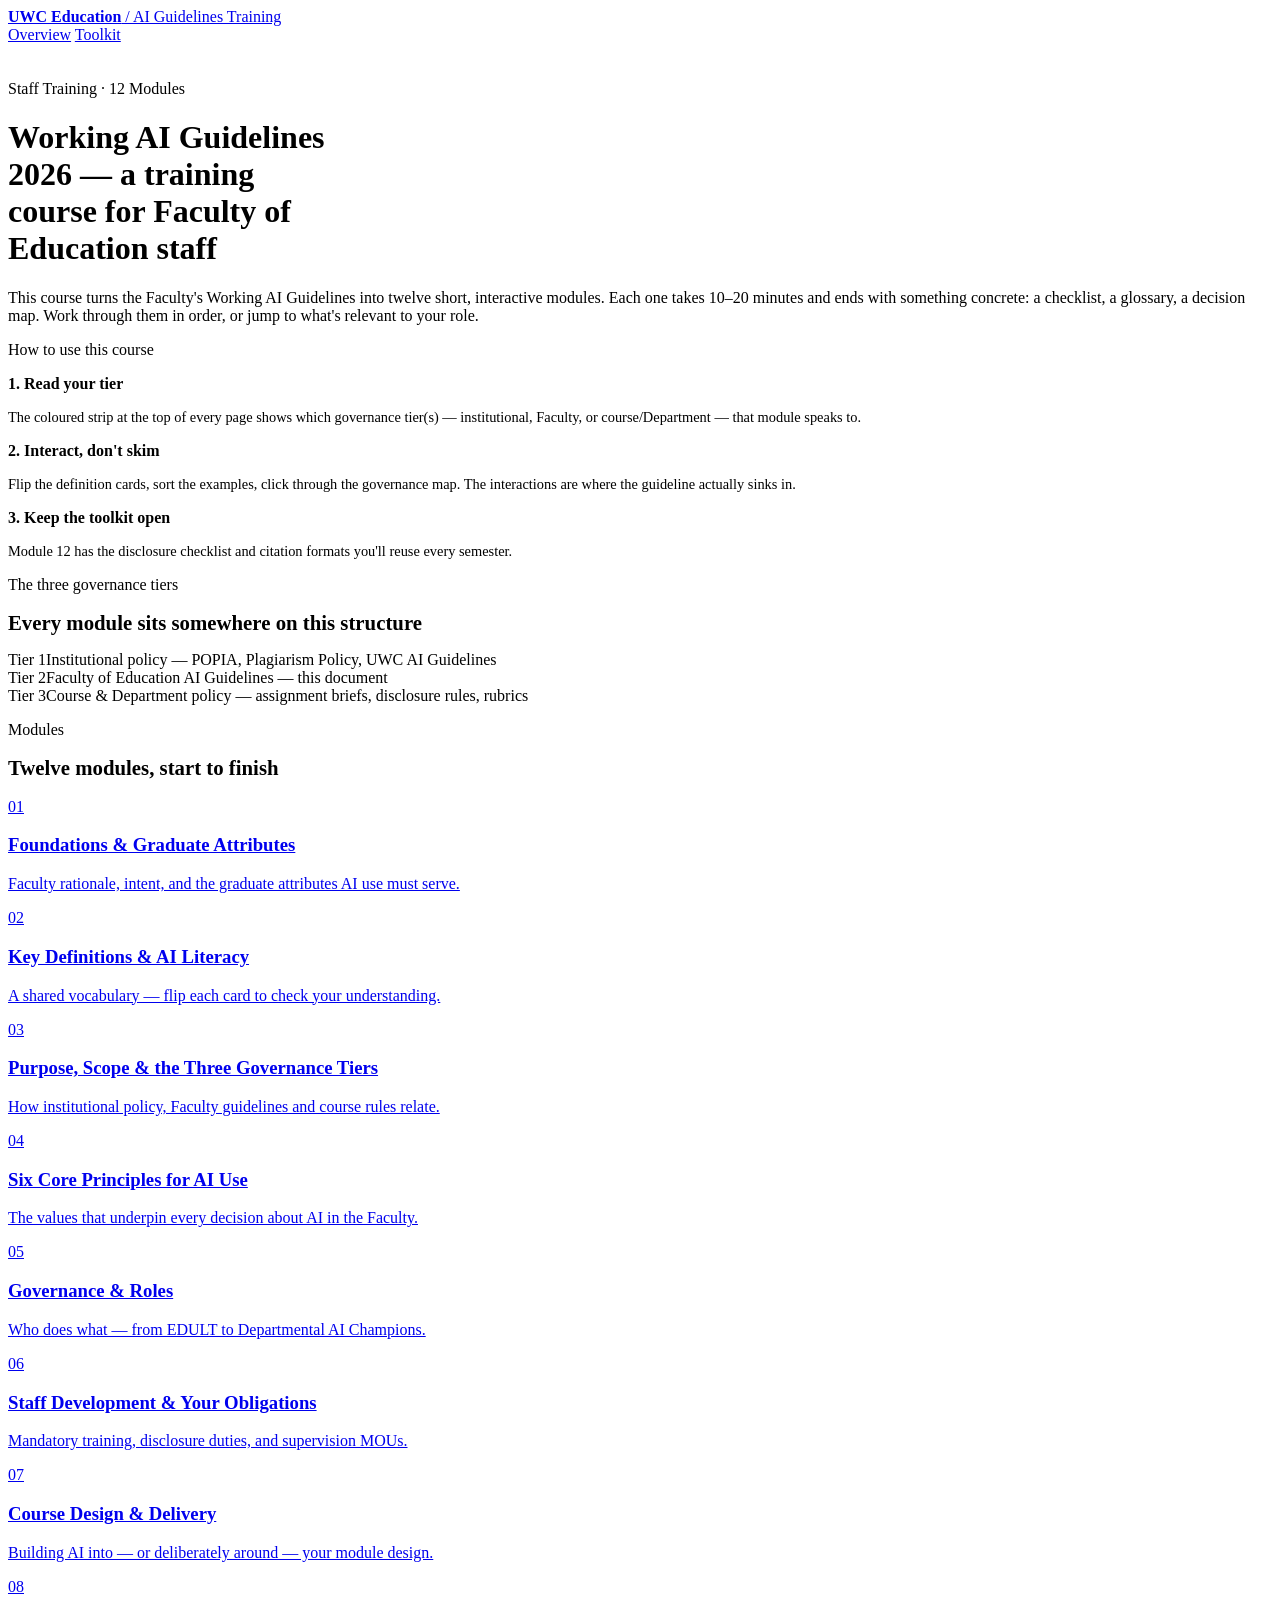
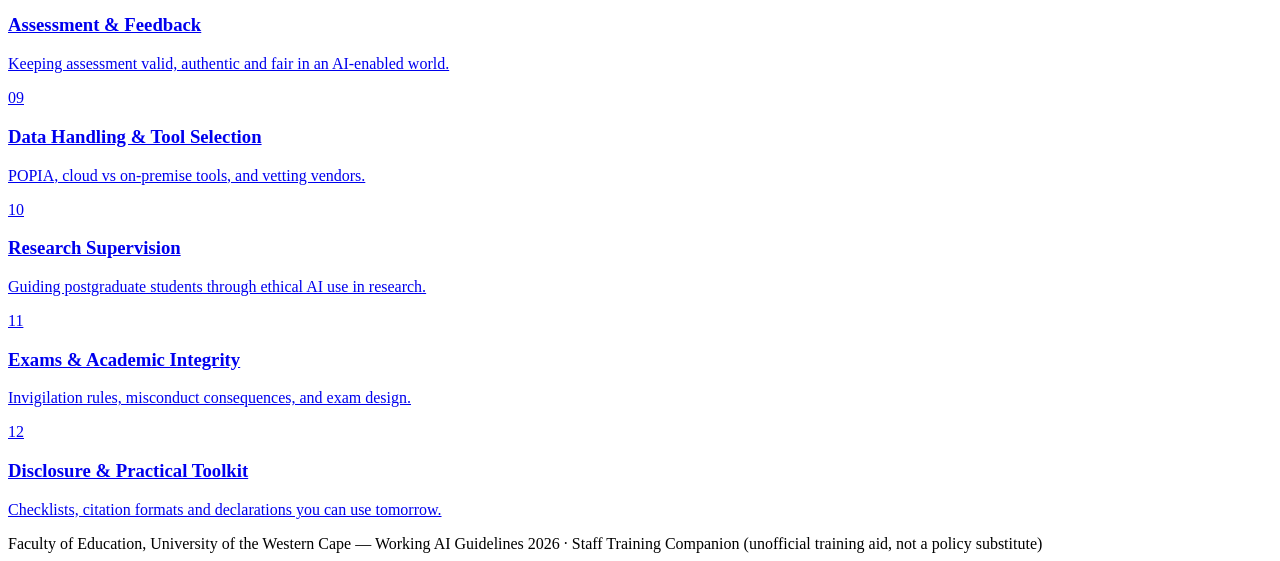
==== index.html @ f4117dd6 "Add files via upload" ====
<!DOCTYPE html>
<html lang="en">
<head>
<meta charset="UTF-8">
<meta name="viewport" content="width=device-width, initial-scale=1.0">
<title>Course Overview — Faculty of Education AI Guidelines Training</title>
<link rel="stylesheet" href="assets/style.css">
</head>
<body>
<header class="site-head">
  <div class="tier-strip"><span class="institutional active"></span><span class="faculty active"></span><span class="course active"></span></div>
  <div class="head-inner">
    <a class="brand" href="index.html">
      <span class="brand-mark"></span>
      <span class="brand-text"><b>UWC Education</b> / AI Guidelines Training</span>
    </a>
    <nav class="head-nav">
      <a href="index.html">Overview</a>
      <a href="12-disclosure-toolkit.html">Toolkit</a>
    </nav>
  </div>
</header>
<div class="shell">
    <div class="hero" style="padding-top:36px">
      <div class="module-tag"><span class="dot"></span>Staff Training · 12 Modules</div>
      <h1 style="max-width:20ch">Working AI Guidelines 2026 — a training course for Faculty of Education staff</h1>
      <p class="dek">This course turns the Faculty's Working AI Guidelines into twelve short, interactive modules. Each one takes 10&ndash;20 minutes and ends with something concrete: a checklist, a glossary, a decision map. Work through them in order, or jump to what's relevant to your role.</p>
    </div>

    <section class="card">
      <p class="eyebrow" style="margin-bottom:10px">How to use this course</p>
      <div class="grid-3">
        <div><h3 style="font-size:1rem">1. Read your tier</h3><p style="color:var(--ink-soft); font-size:.9rem">The coloured strip at the top of every page shows which governance tier(s) — institutional, Faculty, or course/Department — that module speaks to.</p></div>
        <div><h3 style="font-size:1rem">2. Interact, don't skim</h3><p style="color:var(--ink-soft); font-size:.9rem">Flip the definition cards, sort the examples, click through the governance map. The interactions are where the guideline actually sinks in.</p></div>
        <div><h3 style="font-size:1rem">3. Keep the toolkit open</h3><p style="color:var(--ink-soft); font-size:.9rem">Module 12 has the disclosure checklist and citation formats you'll reuse every semester.</p></div>
      </div>
    </section>

    <section>
      <p class="eyebrow" style="margin-bottom:6px">The three governance tiers</p>
      <h2 style="font-size:1.3rem; margin-bottom:16px">Every module sits somewhere on this structure</h2>
      <div class="tiers">
        <div class="tier-row t1"><span class="lbl">Tier 1</span><span class="name">Institutional policy — POPIA, Plagiarism Policy, UWC AI Guidelines</span></div>
        <div class="tier-row t2"><span class="lbl">Tier 2</span><span class="name">Faculty of Education AI Guidelines — this document</span></div>
        <div class="tier-row t3"><span class="lbl">Tier 3</span><span class="name">Course &amp; Department policy — assignment briefs, disclosure rules, rubrics</span></div>
      </div>
    </section>

    <section>
      <p class="eyebrow" style="margin-bottom:6px">Modules</p>
      <h2 style="font-size:1.3rem">Twelve modules, start to finish</h2>
      <div class="mod-grid">
<a class="mod-card" href="01-foundations.html">
          <span class="n">01</span>
          <h3>Foundations & Graduate Attributes</h3>
          <p>Faculty rationale, intent, and the graduate attributes AI use must serve.</p>
        </a><a class="mod-card" href="02-definitions.html">
          <span class="n">02</span>
          <h3>Key Definitions & AI Literacy</h3>
          <p>A shared vocabulary — flip each card to check your understanding.</p>
        </a><a class="mod-card" href="03-policy-framework.html">
          <span class="n">03</span>
          <h3>Purpose, Scope & the Three Governance Tiers</h3>
          <p>How institutional policy, Faculty guidelines and course rules relate.</p>
        </a><a class="mod-card" href="04-principles.html">
          <span class="n">04</span>
          <h3>Six Core Principles for AI Use</h3>
          <p>The values that underpin every decision about AI in the Faculty.</p>
        </a><a class="mod-card" href="05-governance-roles.html">
          <span class="n">05</span>
          <h3>Governance & Roles</h3>
          <p>Who does what — from EDULT to Departmental AI Champions.</p>
        </a><a class="mod-card" href="06-staff-development.html">
          <span class="n">06</span>
          <h3>Staff Development & Your Obligations</h3>
          <p>Mandatory training, disclosure duties, and supervision MOUs.</p>
        </a><a class="mod-card" href="07-course-design.html">
          <span class="n">07</span>
          <h3>Course Design & Delivery</h3>
          <p>Building AI into — or deliberately around — your module design.</p>
        </a><a class="mod-card" href="08-assessment.html">
          <span class="n">08</span>
          <h3>Assessment & Feedback</h3>
          <p>Keeping assessment valid, authentic and fair in an AI-enabled world.</p>
        </a><a class="mod-card" href="09-data-privacy.html">
          <span class="n">09</span>
          <h3>Data Handling & Tool Selection</h3>
          <p>POPIA, cloud vs on-premise tools, and vetting vendors.</p>
        </a><a class="mod-card" href="10-research-supervision.html">
          <span class="n">10</span>
          <h3>Research Supervision</h3>
          <p>Guiding postgraduate students through ethical AI use in research.</p>
        </a><a class="mod-card" href="11-exams-integrity.html">
          <span class="n">11</span>
          <h3>Exams & Academic Integrity</h3>
          <p>Invigilation rules, misconduct consequences, and exam design.</p>
        </a><a class="mod-card" href="12-disclosure-toolkit.html">
          <span class="n">12</span>
          <h3>Disclosure & Practical Toolkit</h3>
          <p>Checklists, citation formats and declarations you can use tomorrow.</p>
        </a></div></section></div><footer class="site-foot">Faculty of Education, University of the Western Cape — Working AI Guidelines 2026 · Staff Training Companion (unofficial training aid, not a policy substitute)</footer>
<script src="assets/script.js"></script>
</body>
</html>
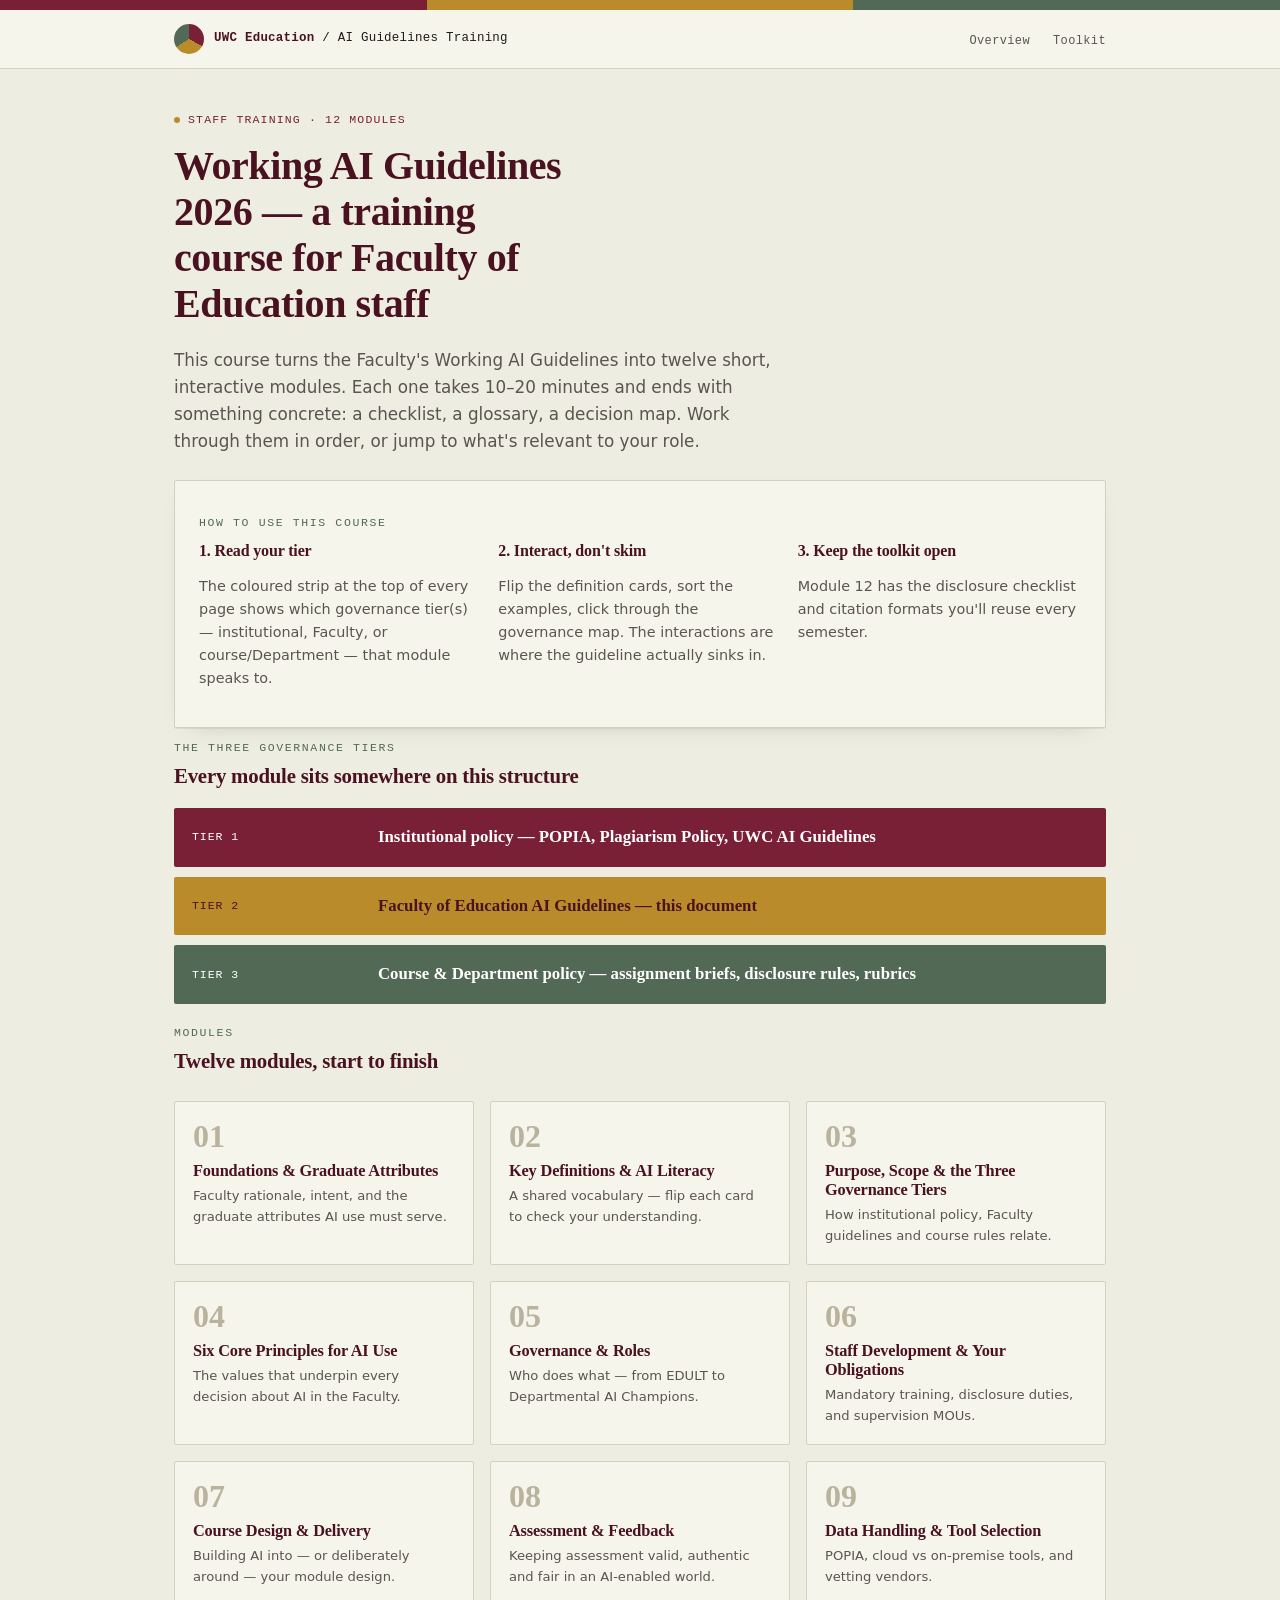
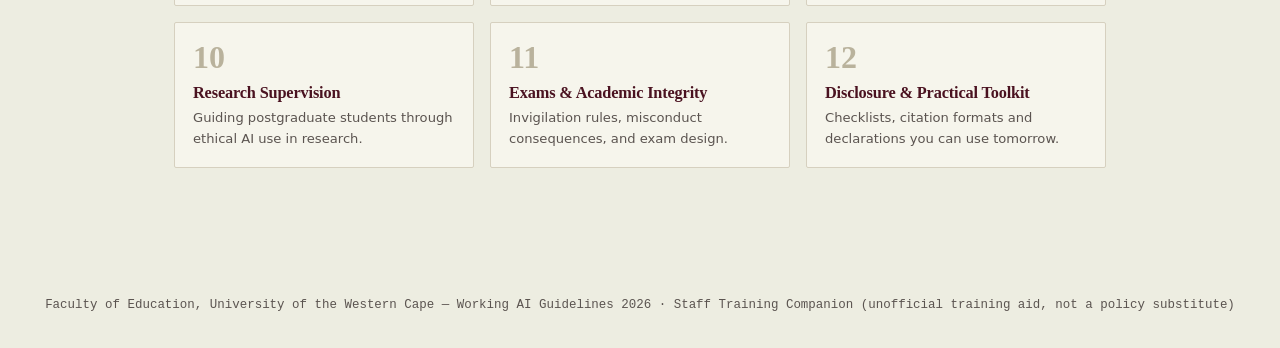
==== commit 04f4a5dc: "Update index.html" ====
--- a/index.html
+++ b/index.html
@@ -4,7 +4,7 @@
 <meta charset="UTF-8">
 <meta name="viewport" content="width=device-width, initial-scale=1.0">
 <title>Course Overview — Faculty of Education AI Guidelines Training</title>
-<link rel="stylesheet" href="assets/style.css">
+<link rel="stylesheet" href="style.css">
 </head>
 <body>
 <header class="site-head">
@@ -99,6 +99,6 @@
           <h3>Disclosure & Practical Toolkit</h3>
           <p>Checklists, citation formats and declarations you can use tomorrow.</p>
         </a></div></section></div><footer class="site-foot">Faculty of Education, University of the Western Cape — Working AI Guidelines 2026 · Staff Training Companion (unofficial training aid, not a policy substitute)</footer>
-<script src="assets/script.js"></script>
+<script src="script.js"></script>
 </body>
 </html>
--- a/style.css
+++ b/style.css
@@ -0,0 +1,285 @@
+/* =========================================================
+   UWC Faculty of Education — AI Guidelines Staff Training
+   Design system: "Three Tiers" — institutional / faculty / course
+   ========================================================= */
+
+@import url('https://fonts.googleapis.com/css2?family=Fraunces:opsz,wght@9..144,400;9..144,500;9..144,600;9..144,700&family=Inter:wght@400;500;600;700&family=IBM+Plex+Mono:wght@400;500&display=swap');
+
+:root{
+  --paper:#EDEDE1;
+  --paper-raised:#F6F5EC;
+  --ink:#211A1D;
+  --ink-soft:#5B5450;
+  --maroon:#7A2036;
+  --maroon-deep:#4A1220;
+  --gold:#B98B2A;
+  --gold-soft:#E4CD8F;
+  --sage:#526A55;
+  --sage-soft:#DDE5DA;
+  --line:#D6D0BF;
+  --line-strong:#B9B29C;
+  --radius:2px;
+  --shadow: 0 1px 0 rgba(33,26,29,0.06), 0 8px 24px -18px rgba(33,26,29,0.35);
+  --maxw: 980px;
+}
+
+*{box-sizing:border-box}
+html{scroll-behavior:smooth}
+body{
+  margin:0;
+  background:var(--paper);
+  color:var(--ink);
+  font-family:'Inter',system-ui,sans-serif;
+  font-size:16px;
+  line-height:1.6;
+  -webkit-font-smoothing:antialiased;
+}
+h1,h2,h3,h4{
+  font-family:'Fraunces',serif;
+  font-weight:600;
+  color:var(--maroon-deep);
+  line-height:1.15;
+  margin:0 0 .5em;
+  letter-spacing:-0.01em;
+}
+a{color:var(--maroon)}
+a:focus-visible, button:focus-visible, summary:focus-visible, [tabindex]:focus-visible{
+  outline:3px solid var(--gold); outline-offset:2px;
+}
+.eyebrow{
+  font-family:'IBM Plex Mono',monospace;
+  font-size:.72rem;
+  letter-spacing:.14em;
+  text-transform:uppercase;
+  color:var(--sage);
+}
+
+/* ---------- Tier strip: the recurring signature element ----------
+   Represents Figure 1 in the guidelines: institutional / faculty / course
+   governance tiers. Appears on every page, highlighting the tier(s)
+   most relevant to that module. */
+.tier-strip{
+  display:flex; height:10px; width:100%;
+}
+.tier-strip span{flex:1; opacity:.22; transition:opacity .2s}
+.tier-strip span.institutional{background:var(--maroon)}
+.tier-strip span.faculty{background:var(--gold)}
+.tier-strip span.course{background:var(--sage)}
+.tier-strip span.active{opacity:1}
+
+/* ---------- Top chrome ---------- */
+header.site-head{
+  position:sticky; top:0; z-index:40;
+  background:var(--paper-raised);
+  border-bottom:1px solid var(--line);
+}
+.head-inner{
+  max-width:var(--maxw); margin:0 auto; padding:14px 24px;
+  display:flex; align-items:center; justify-content:space-between; gap:16px;
+}
+.brand{display:flex; align-items:center; gap:10px; text-decoration:none}
+.brand-mark{
+  width:30px;height:30px; border-radius:50%;
+  background:conic-gradient(var(--maroon) 0 33%, var(--gold) 33% 66%, var(--sage) 66% 100%);
+  flex:0 0 auto;
+}
+.brand-text{font-family:'IBM Plex Mono',monospace; font-size:.78rem; color:var(--ink); letter-spacing:.02em}
+.brand-text b{color:var(--maroon-deep)}
+nav.head-nav a{
+  font-family:'IBM Plex Mono',monospace; font-size:.75rem; text-decoration:none;
+  color:var(--ink-soft); margin-left:18px; letter-spacing:.03em;
+}
+nav.head-nav a:hover{color:var(--maroon)}
+
+/* ---------- Layout shell ---------- */
+.shell{max-width:var(--maxw); margin:0 auto; padding:0 24px 96px}
+.layout{display:grid; grid-template-columns:220px 1fr; gap:48px; align-items:start; padding-top:36px}
+@media (max-width: 820px){ .layout{grid-template-columns:1fr} }
+
+/* ---------- Syllabus rail (left nav of modules) ---------- */
+.rail{position:sticky; top:78px}
+.rail-title{
+  font-family:'IBM Plex Mono',monospace; font-size:.68rem; text-transform:uppercase;
+  letter-spacing:.12em; color:var(--ink-soft); margin-bottom:10px;
+}
+.rail ol{list-style:none; margin:0; padding:0; border-left:2px solid var(--line)}
+.rail li{position:relative; padding:7px 0 7px 16px}
+.rail li a{
+  text-decoration:none; color:var(--ink-soft); font-size:.86rem; display:flex; gap:8px;
+}
+.rail li a .num{font-family:'IBM Plex Mono',monospace; color:var(--line-strong); font-size:.78rem}
+.rail li.active{border-left:2px solid var(--maroon); margin-left:-2px; padding-left:16px}
+.rail li.active a{color:var(--maroon-deep); font-weight:600}
+.rail li.active a .num{color:var(--maroon)}
+.rail li a:hover{color:var(--maroon)}
+
+/* ---------- Page hero ---------- */
+.hero{padding:0 0 8px}
+.module-tag{
+  display:inline-flex; align-items:center; gap:8px;
+  font-family:'IBM Plex Mono',monospace; font-size:.72rem; letter-spacing:.1em;
+  color:var(--maroon); text-transform:uppercase; margin-bottom:14px;
+}
+.module-tag .dot{width:6px;height:6px;border-radius:50%;background:var(--gold)}
+.hero h1{font-size:clamp(1.7rem, 3.4vw, 2.5rem); max-width:16ch}
+.hero .dek{color:var(--ink-soft); font-size:1.05rem; max-width:58ch; margin-top:8px}
+
+/* ---------- Content blocks ---------- */
+main section{margin-top:44px}
+.card{
+  background:var(--paper-raised); border:1px solid var(--line); border-radius:var(--radius);
+  padding:22px 24px; box-shadow:var(--shadow);
+}
+.grid-2{display:grid; grid-template-columns:1fr 1fr; gap:16px}
+.grid-3{display:grid; grid-template-columns:repeat(3,1fr); gap:16px}
+@media (max-width:700px){ .grid-2,.grid-3{grid-template-columns:1fr} }
+
+.pill{
+  display:inline-block; font-family:'IBM Plex Mono',monospace; font-size:.68rem;
+  padding:3px 9px; border-radius:20px; border:1px solid var(--line-strong);
+  color:var(--ink-soft); letter-spacing:.04em;
+}
+.pill.ok{border-color:var(--sage); color:var(--sage); background:var(--sage-soft)}
+.pill.no{border-color:var(--maroon); color:var(--maroon-deep); background:#F3DCDF}
+
+/* ---------- Accordion ---------- */
+.accordion details{
+  border-bottom:1px solid var(--line); padding:14px 2px;
+}
+.accordion details:first-child{border-top:1px solid var(--line)}
+.accordion summary{
+  cursor:pointer; list-style:none; display:flex; justify-content:space-between; align-items:baseline;
+  font-family:'Fraunces',serif; font-weight:600; color:var(--maroon-deep); font-size:1.05rem;
+}
+.accordion summary::-webkit-details-marker{display:none}
+.accordion summary::after{
+  content:"+"; font-family:'IBM Plex Mono',monospace; color:var(--gold); font-size:1.2rem;
+}
+.accordion details[open] summary::after{content:"–"}
+.accordion .body{padding-top:10px; color:var(--ink-soft); max-width:64ch}
+
+/* ---------- Tabs ---------- */
+.tabs{border:1px solid var(--line); border-radius:var(--radius); overflow:hidden; background:var(--paper-raised)}
+.tab-bar{display:flex; flex-wrap:wrap; border-bottom:1px solid var(--line); background:#00000006}
+.tab-btn{
+  font-family:'IBM Plex Mono',monospace; font-size:.75rem; letter-spacing:.03em;
+  padding:12px 16px; background:none; border:none; cursor:pointer; color:var(--ink-soft);
+  border-right:1px solid var(--line);
+}
+.tab-btn.active{background:var(--paper-raised); color:var(--maroon-deep); box-shadow:inset 0 -2px var(--maroon)}
+.tab-panel{display:none; padding:20px}
+.tab-panel.active{display:block}
+
+/* ---------- Flip cards (glossary) ---------- */
+.flip-grid{display:grid; grid-template-columns:repeat(3,1fr); gap:14px}
+@media (max-width:700px){.flip-grid{grid-template-columns:1fr 1fr}}
+@media (max-width:480px){.flip-grid{grid-template-columns:1fr}}
+.flip-card{perspective:1000px; height:150px; cursor:pointer}
+.flip-inner{position:relative; width:100%; height:100%; transition:transform .5s; transform-style:preserve-3d}
+.flip-card.flipped .flip-inner{transform:rotateY(180deg)}
+.flip-face{
+  position:absolute; inset:0; backface-visibility:hidden; border-radius:var(--radius);
+  display:flex; align-items:center; justify-content:center; text-align:center; padding:12px;
+  border:1px solid var(--line);
+}
+.flip-front{background:var(--maroon-deep); color:var(--paper-raised); font-family:'Fraunces',serif; font-weight:600; font-size:1rem}
+.flip-back{background:var(--paper-raised); transform:rotateY(180deg); font-size:.82rem; color:var(--ink-soft)}
+
+/* ---------- Checklist ---------- */
+.checklist{list-style:none; margin:0; padding:0}
+.checklist li{
+  display:flex; gap:10px; align-items:flex-start; padding:10px 0; border-bottom:1px dashed var(--line);
+}
+.checklist input[type=checkbox]{margin-top:3px; accent-color:var(--maroon)}
+.checklist label{color:var(--ink-soft); font-size:.95rem}
+.progress-wrap{margin-top:14px}
+.progress-bar{height:8px; background:var(--line); border-radius:20px; overflow:hidden}
+.progress-fill{height:100%; width:0%; background:linear-gradient(90deg,var(--sage),var(--gold)); transition:width .3s}
+.progress-label{font-family:'IBM Plex Mono',monospace; font-size:.72rem; color:var(--ink-soft); margin-top:6px}
+
+/* ---------- Sort quiz ---------- */
+.sort-wrap{display:grid; grid-template-columns:1fr 1fr; gap:16px}
+@media (max-width:700px){.sort-wrap{grid-template-columns:1fr}}
+.sort-pool{grid-column:1/-1; display:flex; flex-wrap:wrap; gap:8px; padding:14px; border:1px dashed var(--line-strong); border-radius:var(--radius); min-height:52px}
+.sort-chip{
+  font-size:.82rem; padding:8px 12px; background:var(--paper-raised); border:1px solid var(--line-strong);
+  border-radius:20px; cursor:grab; user-select:none;
+}
+.sort-bin{min-height:140px; border:2px dashed var(--line-strong); border-radius:var(--radius); padding:12px}
+.sort-bin.ok{border-color:var(--sage)}
+.sort-bin.no{border-color:var(--maroon)}
+.sort-bin h4{margin-top:0; font-size:.85rem; font-family:'IBM Plex Mono',monospace; text-transform:uppercase; letter-spacing:.06em}
+.sort-bin.ok h4{color:var(--sage)}
+.sort-bin.no h4{color:var(--maroon)}
+.sort-feedback{margin-top:10px; font-size:.85rem; font-family:'IBM Plex Mono',monospace}
+
+/* ---------- Org / role map ---------- */
+.role-map{display:grid; grid-template-columns:repeat(3,1fr); gap:12px}
+@media (max-width:700px){.role-map{grid-template-columns:1fr 1fr}}
+@media (max-width:480px){.role-map{grid-template-columns:1fr}}
+.role-node{
+  border:1px solid var(--line); background:var(--paper-raised); border-radius:var(--radius);
+  padding:14px; cursor:pointer; transition:box-shadow .15s, transform .15s;
+}
+.role-node:hover{box-shadow:var(--shadow); transform:translateY(-2px)}
+.role-node h4{margin:0 0 6px; font-size:.92rem}
+.role-node .abbr{font-family:'IBM Plex Mono',monospace; font-size:.68rem; color:var(--gold)}
+.role-detail{
+  display:none; margin-top:8px; padding-top:8px; border-top:1px dashed var(--line); font-size:.83rem; color:var(--ink-soft);
+}
+.role-node.open .role-detail{display:block}
+
+/* ---------- Tiers diagram (module 3 signature) ---------- */
+.tiers{display:flex; flex-direction:column; gap:10px; margin:20px 0}
+.tier-row{
+  display:grid; grid-template-columns:170px 1fr; gap:16px; align-items:center;
+  border-radius:var(--radius); padding:16px 18px; color:#fff; cursor:pointer;
+  transition:transform .15s;
+}
+.tier-row:hover{transform:translateX(4px)}
+.tier-row.t1{background:var(--maroon)}
+.tier-row.t2{background:var(--gold); color:var(--maroon-deep)}
+.tier-row.t3{background:var(--sage)}
+.tier-row .lbl{font-family:'IBM Plex Mono',monospace; font-size:.72rem; text-transform:uppercase; letter-spacing:.08em}
+.tier-row .name{font-family:'Fraunces',serif; font-weight:600; font-size:1.05rem}
+.tier-detail{display:none; padding:12px 18px; font-size:.88rem; color:var(--ink-soft); border-left:2px solid var(--line); margin-left:8px}
+.tier-row.active + .tier-detail{display:block}
+
+/* ---------- Footer / prev-next ---------- */
+.module-nav{
+  display:flex; justify-content:space-between; gap:16px; margin-top:64px; padding-top:24px; border-top:1px solid var(--line);
+}
+.module-nav a{
+  text-decoration:none; color:var(--ink); border:1px solid var(--line); border-radius:var(--radius);
+  padding:12px 16px; max-width:46%; font-size:.88rem;
+}
+.module-nav a .eyebrow{display:block; margin-bottom:4px}
+.module-nav a:hover{border-color:var(--maroon)}
+.module-nav a.next{margin-left:auto; text-align:right}
+
+footer.site-foot{
+  text-align:center; padding:32px 24px; color:var(--ink-soft); font-size:.78rem;
+  font-family:'IBM Plex Mono',monospace;
+}
+
+.quote-block{
+  border-left:3px solid var(--gold); padding:4px 0 4px 18px; margin:18px 0; color:var(--ink-soft); font-style:italic;
+}
+.kicker-list{margin:0; padding-left:1.1em; color:var(--ink-soft)}
+.kicker-list li{margin-bottom:6px}
+
+/* Landing page cards */
+.mod-grid{display:grid; grid-template-columns:repeat(3,1fr); gap:16px; margin-top:28px}
+@media (max-width:820px){.mod-grid{grid-template-columns:1fr 1fr}}
+@media (max-width:560px){.mod-grid{grid-template-columns:1fr}}
+.mod-card{
+  display:block; text-decoration:none; color:var(--ink); background:var(--paper-raised);
+  border:1px solid var(--line); border-radius:var(--radius); padding:18px; position:relative; overflow:hidden;
+}
+.mod-card:hover{border-color:var(--maroon)}
+.mod-card .n{
+  font-family:'Fraunces',serif; font-size:2rem; color:var(--line-strong); font-weight:600; line-height:1;
+}
+.mod-card:hover .n{color:var(--gold)}
+.mod-card h3{font-size:1.02rem; margin:8px 0 4px}
+.mod-card p{font-size:.82rem; color:var(--ink-soft); margin:0}
